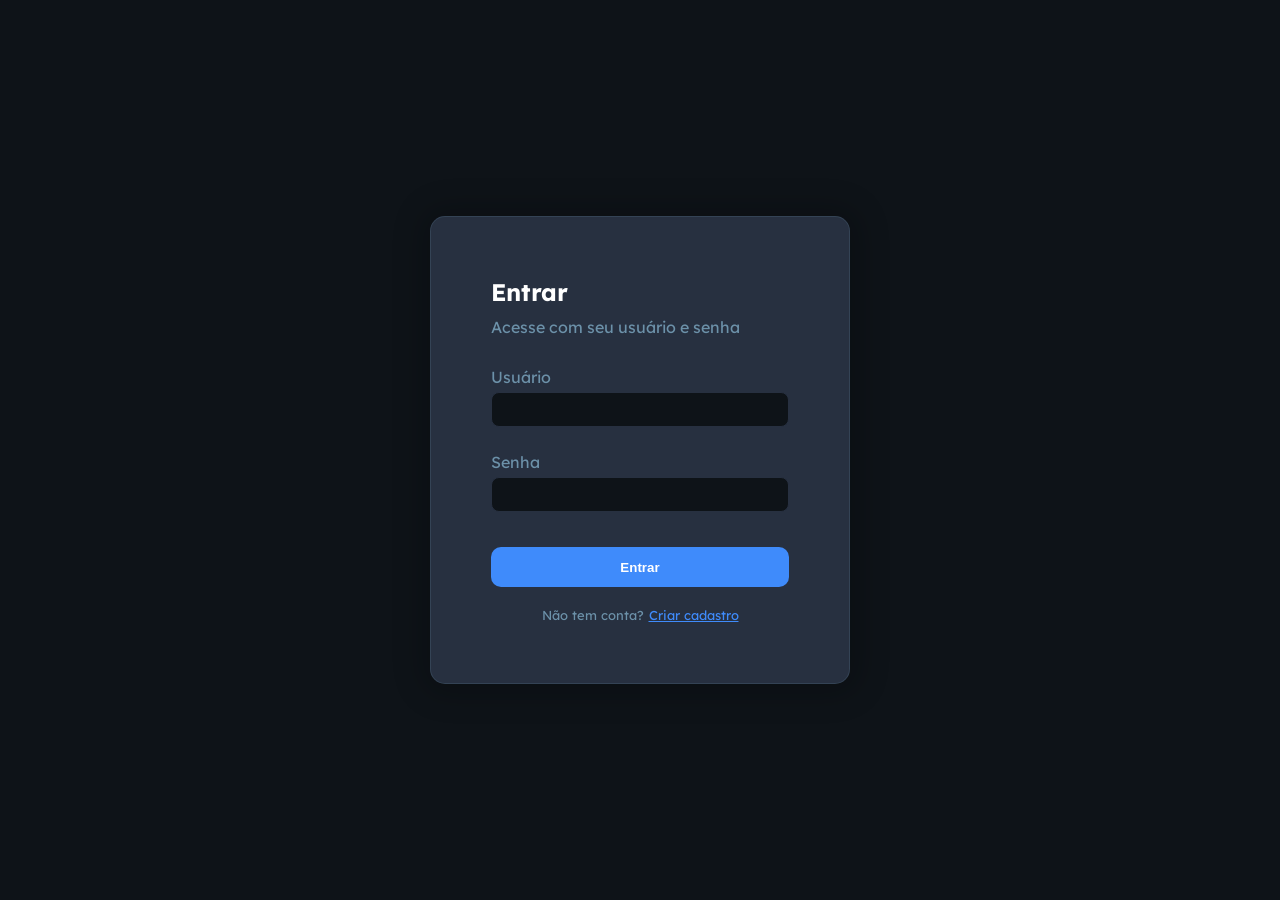
==== login.html @ fccdc82c "subindo o projeto no github" ====
<!DOCTYPE html>
<html lang="pt-br">
<head>
    <meta charset="UTF-8">
    <meta name="viewport" content="width=device-width, initial-scale=1.0">
    <title>Entrar</title>
    <link rel="stylesheet" href="https://cdnjs.cloudflare.com/ajax/libs/font-awesome/6.5.2/css/all.min.css" crossorigin="anonymous" referrerpolicy="no-referrer">
    <link rel="stylesheet" href="variaveis.css">
    <link rel="stylesheet" href="style.css">
</head>
<body>
    <div class="div-container-de-tudo">
        <h1>Entrar</h1>
        <p id="infos-login">Acesse com seu usuário e senha</p>

        <div class="div-dos-dois-dados-para-login">
            <div class="div-usuario">
                <label for="usuario">Usuário</label>
                <input id="usuario" type="text">
            </div>
            <div class="div-senha">
                <label for="senha">Senha</label>
                <input id="senha" type="password">
            </div>
        </div>

        <button class="botao-entrar">Entrar</button>

        <div class="div-do-texto-de-sem-conta">
            <p>Não tem conta? <a href="/signup.html">Criar cadastro</a></p>
        </div>

    </div>
    <script src="script.js"></script>
</body>
</html>
---- variaveis.css ----
:root {
    --cor-de-fundo: #0E1318;
    --cor-secundaria: #273040;
    --cor-do-texto: #6C91A9;
    --cor-do-texto-soft: #6C91A933; 
    --cor-do-botao: #3F8BFB;
}
---- style.css ----
@import url('https://fonts.googleapis.com/css2?family=Lexend:wght@100..900&display=swap');

* {
    margin: 0;
    padding: 0;
    box-sizing: border-box;
}

body {
    display: flex;
    justify-content: center;
    align-items: center;
    height: 100vh;
    font-family: "Lexend", sans-serif;
    background-color: var(--cor-de-fundo);
    color: var(--cor-do-texto);
}

.div-container-de-tudo {
    width: clamp(280px, 90vw, 420px);
    display: flex;
    flex-direction: column;
    gap: 10px;
    padding: 60px;
    background-color: var(--cor-secundaria);
    border-radius: 15px;
    box-shadow: 1px 1px 30px 10px #0003;
    border: 1px solid var(--cor-do-texto-soft);
}

.div-container-de-tudo > h1 {
    font-size: 1.5rem;
    color: white;
}

#infos-criar-conta {
    font-size: 14px;
}

.div-dos-dois-dados-para-login {
    display: flex;
    flex-direction: column;
    gap: 20px;
    margin: 20px 0;
}

.div-dos-dois-dados-para-login input {
    height: 35px;
    padding: 10px;
    margin: 5px 0;
    border-radius: 8px;
    outline: none;
    border: 1px solid var(--cor-secundaria);
    background-color: var(--cor-de-fundo);
    caret-color: var(--cor-do-texto);
    color: #aaa;
    transition: 0.4s ease;
}

.div-dos-dois-dados-para-login input:focus {
    outline: none;
    border: 1px solid var(--cor-do-texto);

}

.div-usuario,
.div-senha {
    width: 100%;
}

.div-usuario input,
.div-senha input {
    width: 100%;
}

.botao-entrar {
    background-color: var(--cor-do-botao);
    color: white;
    font-weight: 600;
    outline: none;
    border-radius: 10px;
    border: none;
    height: 40px;
    cursor: pointer;
    transition: 0.2s ease;
}

.botao-entrar:hover {
    background-color: #1070ff;
}

.div-do-texto-de-sem-conta p {
    width: 100%;
    font-size: 13px;
    margin-top: 10px;
    display: flex;
    justify-content: center;
    gap: 5px;
}

.div-do-texto-de-sem-conta a,
.div-do-texto-de-sem-conta a:visited {
    color: var(--cor-do-botao);
}
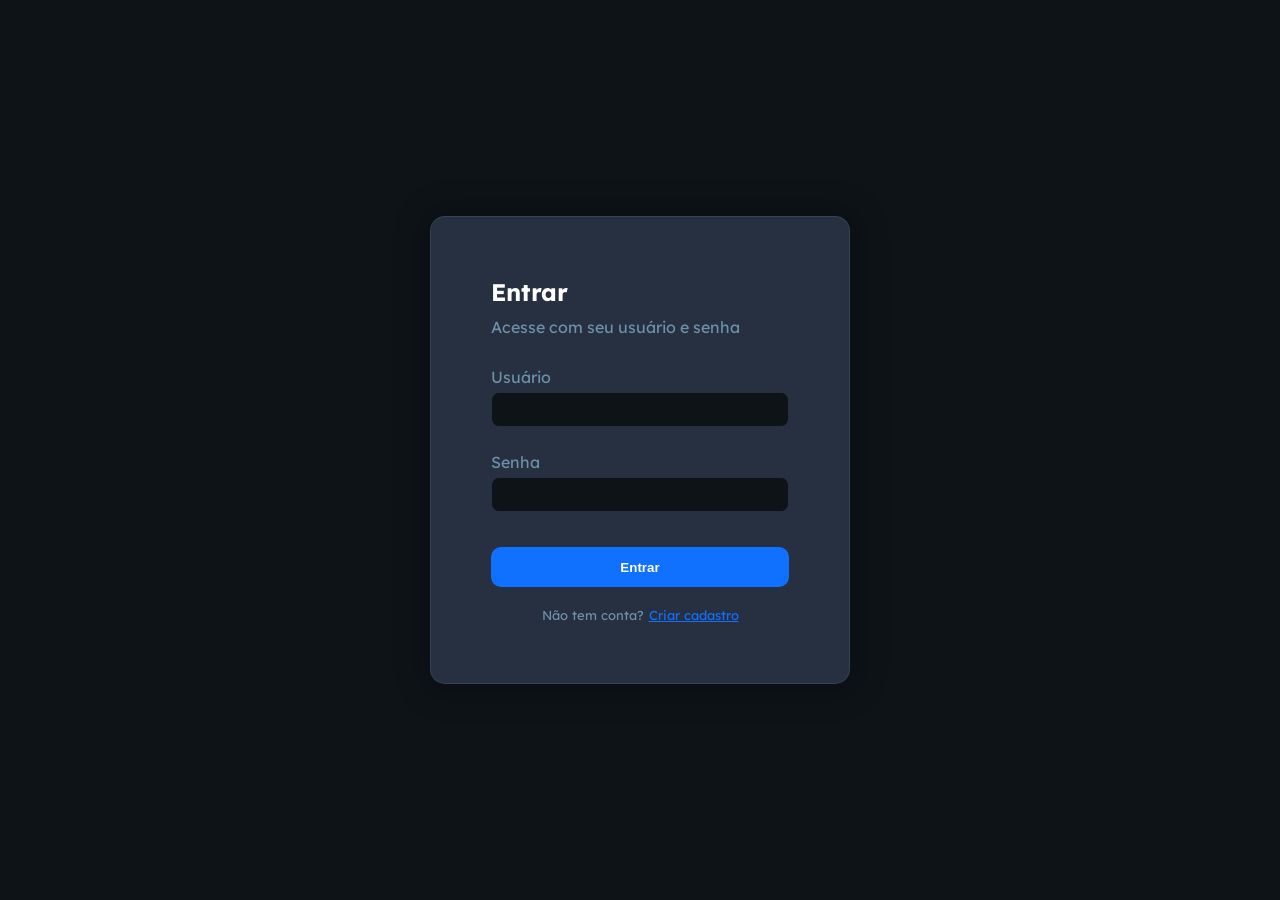
==== commit 8a4fd04f: "criacao da area de login" ====
--- a/login.html
+++ b/login.html
@@ -7,27 +7,71 @@
     <link rel="stylesheet" href="https://cdnjs.cloudflare.com/ajax/libs/font-awesome/6.5.2/css/all.min.css" crossorigin="anonymous" referrerpolicy="no-referrer">
     <link rel="stylesheet" href="variaveis.css">
     <link rel="stylesheet" href="style.css">
+    <link rel="stylesheet" href="agenda.css">
 </head>
 <body>
     <div class="div-container-de-tudo">
         <h1>Entrar</h1>
         <p id="infos-login">Acesse com seu usuário e senha</p>
 
-        <div class="div-dos-dois-dados-para-login">
+        <div class="div-dos-dados-para-login">
             <div class="div-usuario">
-                <label for="usuario">Usuário</label>
-                <input id="usuario" type="text">
+                <label for="usuario-login">Usuário</label>
+                <input id="usuario-login" type="text">
             </div>
             <div class="div-senha">
-                <label for="senha">Senha</label>
-                <input id="senha" type="password">
+                <label for="senha-login">Senha</label>
+                <input id="senha-login" type="password">
             </div>
         </div>
 
-        <button class="botao-entrar">Entrar</button>
+        <button class="botao" id="botao-login" onclick="validarUsuario()">Entrar</button>
 
-        <div class="div-do-texto-de-sem-conta">
+        <div class="div-do-texto-abaixo-do-botao">
             <p>Não tem conta? <a href="/signup.html">Criar cadastro</a></p>
+        </div>
+    </div>
+
+    <div class="div-plataforma modal">
+        <div class="cabecalho-agenda">
+            <h1>Cadastro na agenda</h1>
+            <div class="cabecalho-agenda-direita">
+                <p class="texto-usuario-sessao">Olá, <strong id="nome-usuario-sessao"></strong></p>
+                <p class="contador-cadastrados"><span id="total-cadastrados-agenda">0</span> cadastrados</p>
+                <button type="button" class="botao botao-sair" onclick="sairDaConta()">Sair</button>
+            </div>
+        </div>
+
+        <div class="area-de-cadastro-e-lista">
+            <div class="area-cadastro">
+                <div class="textos-de-informacoes-cadastro">
+                    <h2>Novo cadastro</h2>
+                    <p>Preencha os dados da pessoa para incluir na lista</p>
+                </div>
+
+                <div class="grupos-campos-cadastro">
+                    <div class="campo-cadastro">
+                        <label for="cadastro-nome">Nome</label>
+                        <input id="cadastro-nome" name="nome" type="text" placeholder="Nome completo" autocomplete="name">
+                    </div>
+                    <div class="campo-cadastro">
+                        <label for="cadastro-email">E-mail</label>
+                        <input id="cadastro-email" name="email" type="email" placeholder="seuemail@exemplo.com" autocomplete="email">
+                    </div>
+                    <div class="campo-cadastro">
+                        <label for="cadastro-telefone">Telefone</label>
+                        <input id="cadastro-telefone" name="telefone" type="tel" placeholder="(00) 00000-0000" autocomplete="tel">
+                    </div>
+                </div>
+
+                <button>Cadastrar</button>
+            </div>
+            <div class="area-lista">
+                <h2>Pessoas cadastradas</h2>
+                <div class="lista-pessoas-cadastradas">
+                    <p>Nenhum usuário cadastrado.</p>
+                </div>
+            </div>
         </div>
 
     </div>
--- a/variaveis.css
+++ b/variaveis.css
@@ -3,5 +3,6 @@
     --cor-secundaria: #273040;
     --cor-do-texto: #6C91A9;
     --cor-do-texto-soft: #6C91A933; 
-    --cor-do-botao: #3F8BFB;
+    --cor-do-botao: #1070ff;
+    --cor-do-botao-hover: #0051ca;
 }
--- a/style.css
+++ b/style.css
@@ -37,14 +37,14 @@
     font-size: 14px;
 }
 
-.div-dos-dois-dados-para-login {
+.div-dos-dados-para-login {
     display: flex;
     flex-direction: column;
     gap: 20px;
     margin: 20px 0;
 }
 
-.div-dos-dois-dados-para-login input {
+.div-dos-dados-para-login input {
     height: 35px;
     padding: 10px;
     margin: 5px 0;
@@ -57,7 +57,7 @@
     transition: 0.4s ease;
 }
 
-.div-dos-dois-dados-para-login input:focus {
+.div-dos-dados-para-login input:focus {
     outline: none;
     border: 1px solid var(--cor-do-texto);
 
@@ -73,7 +73,7 @@
     width: 100%;
 }
 
-.botao-entrar {
+.botao {
     background-color: var(--cor-do-botao);
     color: white;
     font-weight: 600;
@@ -85,11 +85,11 @@
     transition: 0.2s ease;
 }
 
-.botao-entrar:hover {
-    background-color: #1070ff;
-}
-
-.div-do-texto-de-sem-conta p {
+.botao:hover {
+    background-color: var(--cor-do-botao-hover);
+}
+
+.div-do-texto-abaixo-do-botao p {
     width: 100%;
     font-size: 13px;
     margin-top: 10px;
@@ -98,7 +98,161 @@
     gap: 5px;
 }
 
-.div-do-texto-de-sem-conta a,
-.div-do-texto-de-sem-conta a:visited {
+.div-do-texto-abaixo-do-botao a,
+.div-do-texto-abaixo-do-botao a:visited {
     color: var(--cor-do-botao);
-}+}
+
+/* AGENDA */
+body.logado {
+    align-items: flex-start;
+    padding: 24px 16px;
+    height: auto;
+    min-height: 100vh;
+}
+
+body.logado .div-container-de-tudo {
+    display: none;
+}
+
+.modal {
+    display: none;
+}
+
+body.logado .modal {
+    display: block;
+    width: 100%;
+    max-width: 1000px;
+    margin: 0 auto;
+}
+
+.div-plataforma {
+    width: clamp(320px, 70vw, 1000px);
+}
+
+.cabecalho-agenda {
+    display: flex;
+    align-items: center;
+    margin: 40px 0;
+}
+
+.cabecalho-agenda-direita {
+    margin-left: auto;
+    display: flex;
+    align-items: center;
+    gap: 16px;
+    flex-wrap: wrap;
+}
+
+.texto-usuario-sessao {
+    font-size: 14px;
+}
+
+.texto-usuario-sessao strong:empty {
+    display: none;
+}
+
+.botao-sair {
+    width: auto;
+    min-width: 88px;
+    height: 38px;
+    padding: 0 16px;
+    font-size: 14px;
+    background-color: var(--cor-secundaria);
+    border: 1px solid var(--cor-do-texto-soft);
+    color: var(--cor-do-texto);
+}
+
+.botao-sair:hover {
+    background-color: var(--cor-de-fundo);
+    color: #fff;
+}
+
+.area-de-cadastro-e-lista {
+    display: flex;
+    gap: 30px;
+}
+
+.area-cadastro {
+    display: flex;
+    background-color: var(--cor-do-texto-soft);
+    border-radius: 15px;
+    color: var(--cor-do-texto);
+    flex-direction: column;
+    padding: 30px;
+}
+
+.textos-de-informacoes-cadastro {
+    margin: 30px 0;
+}
+
+.textos-de-informacoes-cadastro > p {
+    font-size: 13px;
+}
+
+.grupos-campos-cadastro {
+    display: flex;
+    flex-direction: column;
+    gap: 18px;
+}
+
+.campo-cadastro {
+    display: flex;
+    flex-direction: column;
+    gap: 3px;
+}
+
+.campo-cadastro input {
+    height: 35px;
+    padding: 10px;
+    margin: 5px 0;
+    border-radius: 8px;
+    outline: none;
+    border: 1px solid var(--cor-secundaria);
+    background-color: var(--cor-de-fundo);
+    caret-color: var(--cor-do-texto);
+    color: #aaa;
+    transition: 0.4s ease;
+}
+
+.campo-cadastro input:focus {
+    outline: none;
+    border: 1px solid var(--cor-do-texto);
+}
+
+.area-cadastro button {
+    margin: 20px 0;
+    padding: 10px;
+    border-radius: 10px;
+    border: none;
+    outline: none;
+    background-color: var(--cor-do-botao);
+    color: white;
+    font-weight: 500;
+    font-size: 16px;
+    cursor: pointer;
+    transition: 0.4s ease;
+}
+
+.area-cadastro button:hover {
+    background-color: var(--cor-do-botao-hover);
+}
+
+.area-lista {
+    background-color: var(--cor-do-texto-soft);
+    color: var(--cor-do-texto);
+    flex-grow: 1;
+    display: flex;
+    flex-direction: column;
+    gap: 10px;
+    padding: 30px;
+    border-radius: 15px;
+}
+
+.lista-pessoas-cadastradas {
+    display: flex;
+    justify-content: center;
+    align-items: center;
+    width: 100%;
+    height: 50%;
+}
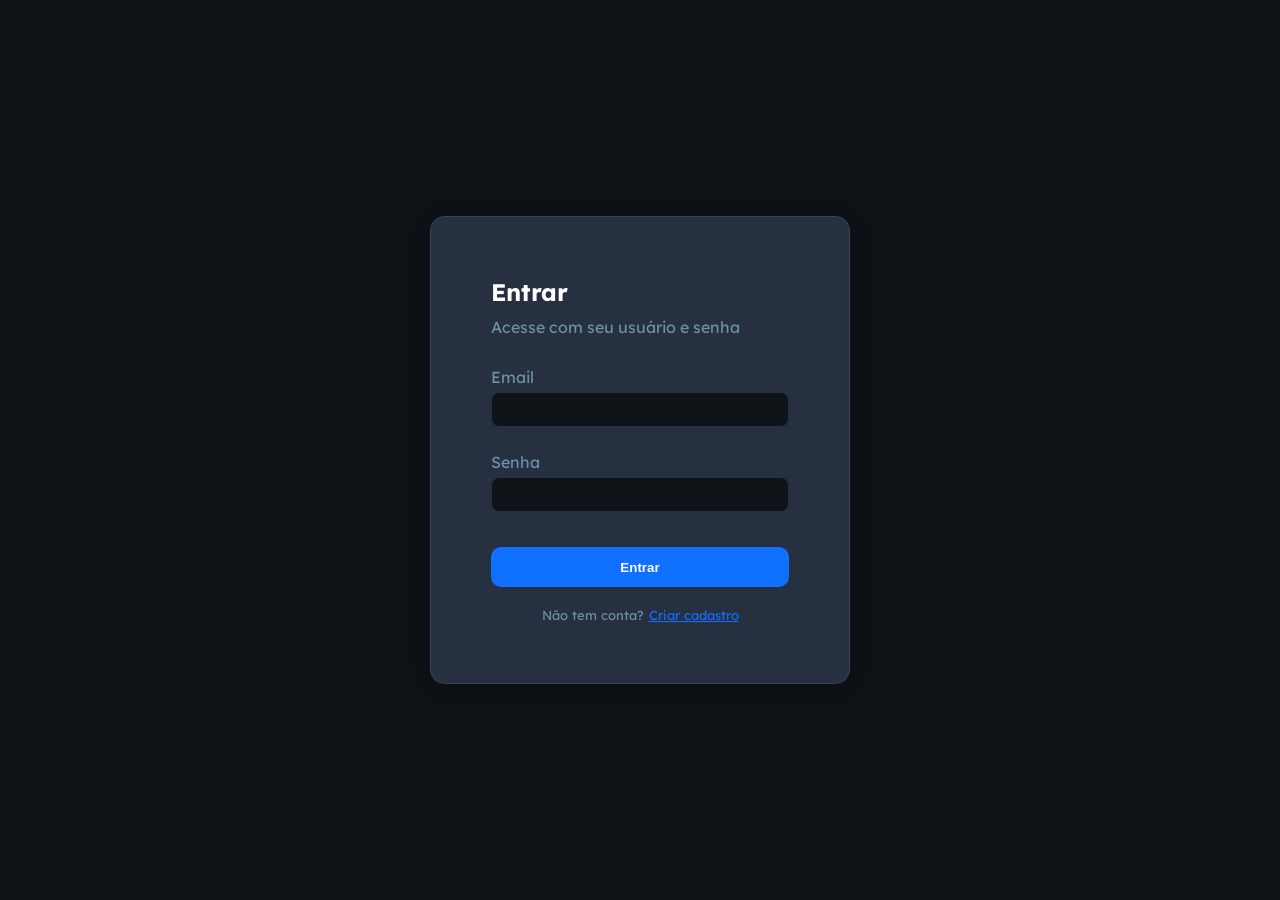
==== commit 5dcf4d7c: "criado a sessão de usuarios" ====
--- a/login.html
+++ b/login.html
@@ -7,7 +7,6 @@
     <link rel="stylesheet" href="https://cdnjs.cloudflare.com/ajax/libs/font-awesome/6.5.2/css/all.min.css" crossorigin="anonymous" referrerpolicy="no-referrer">
     <link rel="stylesheet" href="variaveis.css">
     <link rel="stylesheet" href="style.css">
-    <link rel="stylesheet" href="agenda.css">
 </head>
 <body>
     <div class="div-container-de-tudo">
@@ -16,8 +15,8 @@
 
         <div class="div-dos-dados-para-login">
             <div class="div-usuario">
-                <label for="usuario-login">Usuário</label>
-                <input id="usuario-login" type="text">
+                <label for="usuario-login">Email</label>
+                <input id="usuario-login" type="email" required>
             </div>
             <div class="div-senha">
                 <label for="senha-login">Senha</label>
@@ -36,7 +35,6 @@
         <div class="cabecalho-agenda">
             <h1>Cadastro na agenda</h1>
             <div class="cabecalho-agenda-direita">
-                <p class="texto-usuario-sessao">Olá, <strong id="nome-usuario-sessao"></strong></p>
                 <p class="contador-cadastrados"><span id="total-cadastrados-agenda">0</span> cadastrados</p>
                 <button type="button" class="botao botao-sair" onclick="sairDaConta()">Sair</button>
             </div>
@@ -56,7 +54,7 @@
                     </div>
                     <div class="campo-cadastro">
                         <label for="cadastro-email">E-mail</label>
-                        <input id="cadastro-email" name="email" type="email" placeholder="seuemail@exemplo.com" autocomplete="email">
+                        <input id="cadastro-email" name="email" type="email" placeholder="seuemail@exemplo.com" autocomplete="email" required>
                     </div>
                     <div class="campo-cadastro">
                         <label for="cadastro-telefone">Telefone</label>
@@ -64,7 +62,7 @@
                     </div>
                 </div>
 
-                <button>Cadastrar</button>
+                <button onclick="criarCadastroNaLista()">Cadastrar</button>
             </div>
             <div class="area-lista">
                 <h2>Pessoas cadastradas</h2>
--- a/style.css
+++ b/style.css
@@ -170,6 +170,7 @@
 
 .area-de-cadastro-e-lista {
     display: flex;
+    flex-wrap: wrap;
     gap: 30px;
 }
 
@@ -250,9 +251,56 @@
 }
 
 .lista-pessoas-cadastradas {
-    display: flex;
-    justify-content: center;
-    align-items: center;
-    width: 100%;
-    height: 50%;
-}
+    width: 100%;
+    overflow-x: auto;
+}
+
+.lista-pessoas-cadastradas > p {
+    width: 100%;
+    text-align: center;
+    padding: 26px 0;
+}
+
+.tabela-cadastros {
+    width: 100%;
+    border-collapse: collapse;
+}
+
+.tabela-cadastros thead th {
+    text-align: left;
+    padding: 14px 10px;
+    border-bottom: 1px solid #ffffff2a;
+    font-size: 22px;
+    font-weight: 500;
+}
+
+.tabela-cadastros td {
+    padding: 14px 10px;
+    font-size: 14px;
+    color: #b3c8dd;
+}
+
+.tabela-cadastros th:last-child,
+.tabela-cadastros td:last-child {
+    width: 80px;
+}
+
+.botao-remover-cadastro {
+    width: 44px;
+    height: 36px;
+    border: 1px solid transparent;
+    border-radius: 10px;
+    background-color: #0f1622;
+    color: #9ecbff;
+    cursor: pointer;
+    transition: 0.2s ease;
+}
+
+.botao-remover-cadastro:hover {
+    border-color: #9ecbff66;
+    color: #ffffff;
+}
+
+.botao-remover-cadastro i {
+    pointer-events: none;
+}
